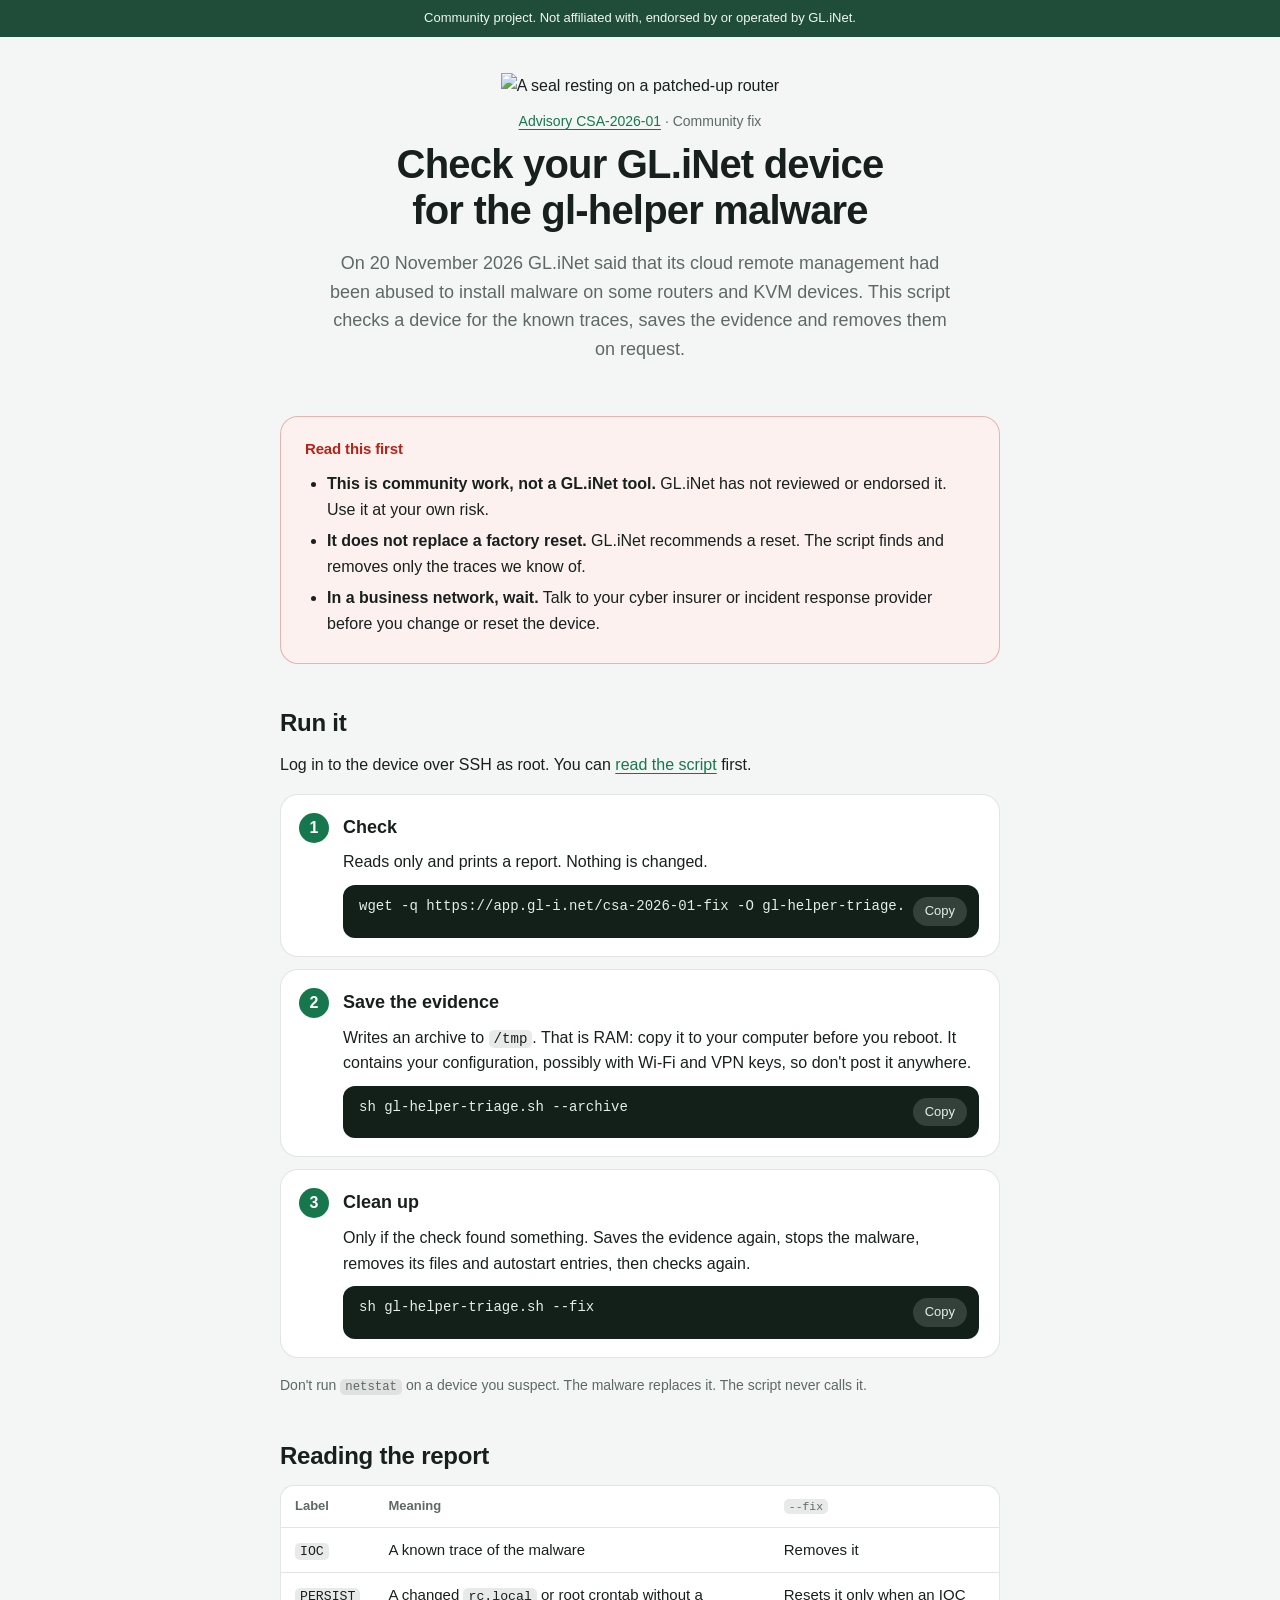
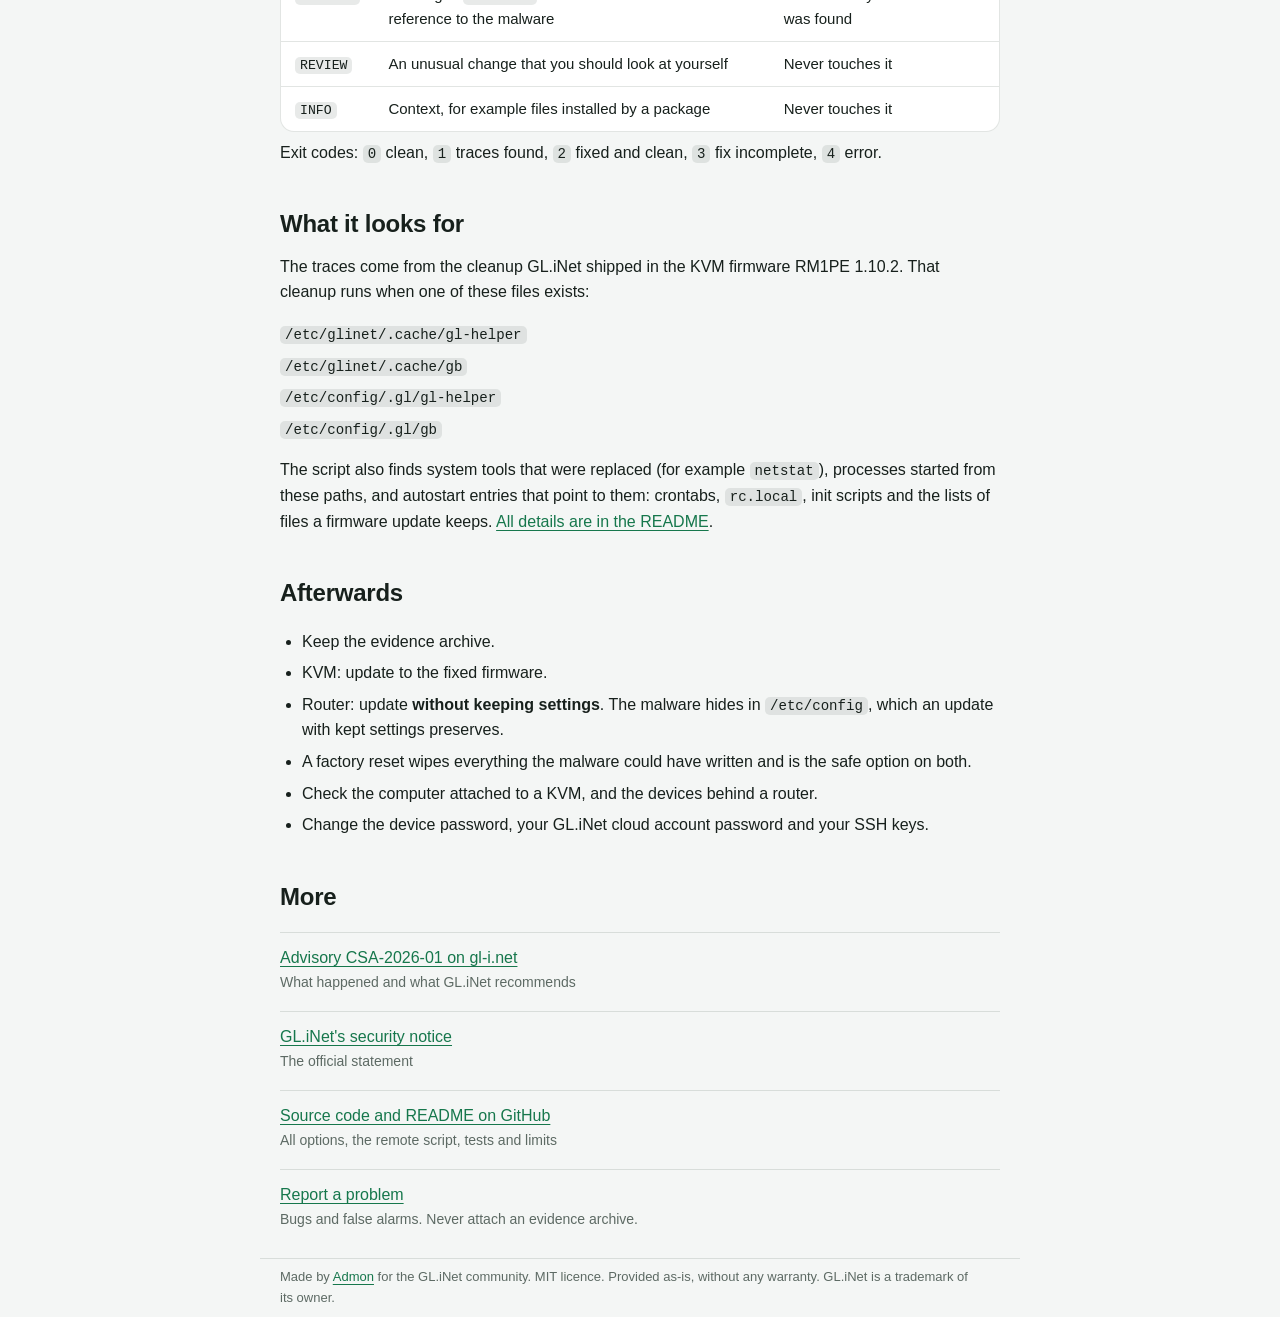
==== site/index.html @ 8e5c049c "Add a small website for the fix, deployed to GitHub Pages A static page in site/ with the warning, t" ====
<!doctype html>
<html lang="en">
<head>
<meta charset="utf-8">
<meta name="viewport" content="width=device-width, initial-scale=1">
<meta name="color-scheme" content="light dark">
<title>gl-helper triage for GL.iNet routers and KVMs (CSA-2026-01)</title>
<meta name="description" content="A community script that checks a GL.iNet router or KVM for the malware from GL.iNet's security notice of 20 November 2026, saves the evidence and cleans up. Not an official GL.iNet tool.">
<meta property="og:title" content="gl-helper triage for GL.iNet routers and KVMs">
<meta property="og:description" content="Check a device for the malware from GL.iNet's security notice of 20 November 2026, save the evidence, then clean up. Community work, not an official GL.iNet tool.">
<link rel="icon" href="logo.svg" type="image/svg+xml">
<link rel="stylesheet" href="style.css">
</head>
<body>
<p class="bar">Community project. Not affiliated with, endorsed by or operated by GL.iNet.</p>

<header class="wrap hero">
  <img src="logo.svg" width="240" height="200" alt="A seal resting on a patched-up router">
  <p class="eyebrow"><a href="https://gl-i.net/security/csa-2026-01/">Advisory CSA-2026-01</a> · Community fix</p>
  <h1>Check your GL.iNet device for the gl-helper malware</h1>
  <p class="sub">On 20 November 2026 GL.iNet said that its cloud remote management had been abused to install malware on some routers and KVM devices. This script checks a device for the known traces, saves the evidence and removes them on request.</p>
</header>

<main class="wrap">
  <section class="warn" aria-labelledby="h-warn">
    <h2 id="h-warn">Read this first</h2>
    <ul>
      <li><b>This is community work, not a GL.iNet tool.</b> GL.iNet has not reviewed or endorsed it. Use it at your own risk.</li>
      <li><b>It does not replace a factory reset.</b> GL.iNet recommends a reset. The script finds and removes only the traces we know of.</li>
      <li><b>In a business network, wait.</b> Talk to your cyber insurer or incident response provider before you change or reset the device.</li>
    </ul>
  </section>

  <section aria-labelledby="h-run">
    <h2 id="h-run">Run it</h2>
    <p>Log in to the device over SSH as root. You can <a href="https://github.com/admonstrator/glinet-csa-2026-01/blob/main/gl-helper-triage.sh">read the script</a> first.</p>
    <ol class="steps">
      <li>
        <h3>Check</h3>
        <p>Reads only and prints a report. Nothing is changed.</p>
        <div class="term"><pre><code>wget -q https://app.gl-i.net/csa-2026-01-fix -O gl-helper-triage.sh ; sh gl-helper-triage.sh</code></pre><button type="button" class="copy">Copy</button></div>
      </li>
      <li>
        <h3>Save the evidence</h3>
        <p>Writes an archive to <code>/tmp</code>. That is RAM: copy it to your computer before you reboot. It contains your configuration, possibly with Wi-Fi and VPN keys, so don't post it anywhere.</p>
        <div class="term"><pre><code>sh gl-helper-triage.sh --archive</code></pre><button type="button" class="copy">Copy</button></div>
      </li>
      <li>
        <h3>Clean up</h3>
        <p>Only if the check found something. Saves the evidence again, stops the malware, removes its files and autostart entries, then checks again.</p>
        <div class="term"><pre><code>sh gl-helper-triage.sh --fix</code></pre><button type="button" class="copy">Copy</button></div>
      </li>
    </ol>
    <p class="fine">Don't run <code>netstat</code> on a device you suspect. The malware replaces it. The script never calls it.</p>
  </section>

  <section aria-labelledby="h-report">
    <h2 id="h-report">Reading the report</h2>
    <div class="scroll" tabindex="0" role="region" aria-labelledby="h-report">
      <table>
        <thead><tr><th>Label</th><th>Meaning</th><th><code>--fix</code></th></tr></thead>
        <tbody>
          <tr><td><code>IOC</code></td><td>A known trace of the malware</td><td>Removes it</td></tr>
          <tr><td><code>PERSIST</code></td><td>A changed <code>rc.local</code> or root crontab without a reference to the malware</td><td>Resets it only when an IOC was found</td></tr>
          <tr><td><code>REVIEW</code></td><td>An unusual change that you should look at yourself</td><td>Never touches it</td></tr>
          <tr><td><code>INFO</code></td><td>Context, for example files installed by a package</td><td>Never touches it</td></tr>
        </tbody>
      </table>
    </div>
    <p>Exit codes: <code>0</code> clean, <code>1</code> traces found, <code>2</code> fixed and clean, <code>3</code> fix incomplete, <code>4</code> error.</p>
  </section>

  <section aria-labelledby="h-ioc">
    <h2 id="h-ioc">What it looks for</h2>
    <p>The traces come from the cleanup GL.iNet shipped in the KVM firmware RM1PE 1.10.2. That cleanup runs when one of these files exists:</p>
    <ul class="files">
      <li><code>/etc/glinet/.cache/gl-helper</code></li>
      <li><code>/etc/glinet/.cache/gb</code></li>
      <li><code>/etc/config/.gl/gl-helper</code></li>
      <li><code>/etc/config/.gl/gb</code></li>
    </ul>
    <p>The script also finds system tools that were replaced (for example <code>netstat</code>), processes started from these paths, and autostart entries that point to them: crontabs, <code>rc.local</code>, init scripts and the lists of files a firmware update keeps. <a href="https://github.com/admonstrator/glinet-csa-2026-01#-indicators">All details are in the README</a>.</p>
  </section>

  <section aria-labelledby="h-after">
    <h2 id="h-after">Afterwards</h2>
    <ul>
      <li>Keep the evidence archive.</li>
      <li>KVM: update to the fixed firmware.</li>
      <li>Router: update <b>without keeping settings</b>. The malware hides in <code>/etc/config</code>, which an update with kept settings preserves.</li>
      <li>A factory reset wipes everything the malware could have written and is the safe option on both.</li>
      <li>Check the computer attached to a KVM, and the devices behind a router.</li>
      <li>Change the device password, your GL.iNet cloud account password and your SSH keys.</li>
    </ul>
  </section>

  <section aria-labelledby="h-links">
    <h2 id="h-links">More</h2>
    <ul class="links">
      <li><a href="https://gl-i.net/security/csa-2026-01/">Advisory CSA-2026-01 on gl-i.net</a><span>What happened and what GL.iNet recommends</span></li>
      <li><a href="https://www.gl-inet.com/blogs/blog/glinet-security-notice-2026-11-20">GL.iNet's security notice</a><span>The official statement</span></li>
      <li><a href="https://github.com/admonstrator/glinet-csa-2026-01">Source code and README on GitHub</a><span>All options, the remote script, tests and limits</span></li>
      <li><a href="https://github.com/admonstrator/glinet-csa-2026-01/issues">Report a problem</a><span>Bugs and false alarms. Never attach an evidence archive.</span></li>
    </ul>
  </section>
</main>

<footer class="wrap">
  <p>Made by <a href="https://github.com/Admonstrator">Admon</a> for the GL.iNet community. MIT licence. Provided as-is, without any warranty. GL.iNet is a trademark of its owner.</p>
</footer>

<script>
for (const b of document.querySelectorAll('.copy')) {
  b.addEventListener('click', async () => {
    try {
      await navigator.clipboard.writeText(b.previousElementSibling.textContent);
      b.textContent = 'Copied';
    } catch { b.textContent = 'Select and copy'; }
    setTimeout(() => (b.textContent = 'Copy'), 2000);
  });
}
</script>
</body>
</html>
---- site/style.css ----
/* Colours follow gl-i.net. No web fonts, no third-party requests. */
:root {
  --bg: #f4f6f5;
  --surface: #ffffff;
  --text: #17201c;
  --text-2: #5d6a64;
  --accent: #16774c;
  --border: rgba(16, 40, 30, 0.12);
  --warn-bg: #fdf1ef;
  --warn-line: rgba(180, 35, 24, 0.3);
  --warn-text: #b42318;
  --code-bg: rgba(93, 106, 100, 0.14);

  @media (prefers-color-scheme: dark) {
    --bg: #0f1613;
    --surface: #18211d;
    --text: #e8efeb;
    --text-2: #9fb0a8;
    --accent: #6fdca5;
    --border: rgba(255, 255, 255, 0.12);
    --warn-bg: #2a1614;
    --warn-line: rgba(255, 138, 128, 0.35);
    --warn-text: #ff9c92;
    --code-bg: rgba(255, 255, 255, 0.1);
  }

  color-scheme: light dark;
  font-family: -apple-system, BlinkMacSystemFont, 'Segoe UI', Roboto, 'Helvetica Neue', Arial, sans-serif;
  line-height: 1.6;
  -webkit-text-size-adjust: 100%;
}

* { box-sizing: border-box; }
body { margin: 0; background: var(--bg); color: var(--text); }
.wrap { max-width: 760px; margin: 0 auto; padding: 0 20px; }
a { color: var(--accent); text-underline-offset: 3px; }
a:focus-visible, button:focus-visible, .scroll:focus-visible { outline: 2px solid var(--accent); outline-offset: 2px; }
h1, h2, h3, p { text-wrap: pretty; }

.bar { margin: 0; padding: 8px 20px; background: #1f4d3a; color: #f1f7f3; font-size: 13px; text-align: center; }

.hero { padding-top: 36px; padding-bottom: 12px; text-align: center; }
.hero img { max-width: 60%; height: auto; }
.eyebrow { margin: 12px 0 0; font-size: 14px; color: var(--text-2); }
h1 { margin: 8px 0 0; font-size: clamp(28px, 6vw, 40px); line-height: 1.15; letter-spacing: -0.02em; text-wrap: balance; }
.sub { margin: 16px auto 0; max-width: 620px; font-size: 18px; color: var(--text-2); }

section { margin-top: 40px; }
h2 { margin: 0 0 10px; font-size: 24px; letter-spacing: -0.01em; }
h3 { margin: 0; font-size: 18px; }
p { margin: 8px 0; }
ul { padding-left: 22px; }
li { margin: 6px 0; }
code { padding: 1px 5px; border-radius: 5px; background: var(--code-bg); font: 0.88em ui-monospace, SFMono-Regular, Menlo, Consolas, monospace; overflow-wrap: anywhere; }
.fine { font-size: 14px; color: var(--text-2); }

.warn { padding: 20px 24px; border: 1px solid var(--warn-line); border-radius: 18px; background: var(--warn-bg); }
.warn h2 { font-size: 15px; color: var(--warn-text); }
.warn ul { margin: 0; }

.steps { margin: 16px 0; padding: 0; list-style: none; counter-reset: step; }
.steps li { position: relative; margin: 12px 0; padding: 18px 20px 18px 62px; border: 1px solid var(--border); border-radius: 18px; background: var(--surface); counter-increment: step; }
.steps li::before { content: counter(step); position: absolute; left: 18px; top: 18px; width: 30px; height: 30px; border-radius: 50%; background: var(--accent); color: var(--surface); font-weight: 650; line-height: 30px; text-align: center; }

/* Terminal blocks stay dark in both themes. */
.term { display: flex; align-items: flex-start; gap: 8px; margin-top: 10px; padding: 12px 12px 12px 16px; border-radius: 12px; background: #13201a; color-scheme: dark; }
.term pre { flex: 1; min-width: 0; margin: 0; overflow-x: auto; }
.term code { padding: 0; background: none; color: #e4ede8; font-size: 14px; white-space: pre; }
.copy { flex: none; padding: 4px 12px; border: 0; border-radius: 980px; background: rgba(255, 255, 255, 0.14); color: #e4ede8; font: inherit; font-size: 13px; cursor: pointer; }
.copy:hover { background: rgba(255, 255, 255, 0.24); }

.scroll { overflow-x: auto; border: 1px solid var(--border); border-radius: 14px; background: var(--surface); }
table { width: 100%; border-collapse: collapse; font-size: 15px; }
th, td { padding: 10px 14px; text-align: left; vertical-align: top; }
th { font-size: 13px; color: var(--text-2); }
td:first-child code { white-space: nowrap; }
tbody tr { border-top: 1px solid var(--border); }

.files { padding: 0; list-style: none; }
.links { padding: 0; list-style: none; }
.links li { padding: 12px 0; border-top: 1px solid var(--border); }
.links span { display: block; font-size: 14px; color: var(--text-2); }

footer { margin-top: 48px; padding-top: 20px; padding-bottom: 40px; border-top: 1px solid var(--border); font-size: 13px; color: var(--text-2); }

@media (max-width: 520px) {
  .steps li { padding-left: 20px; padding-top: 58px; }
  .term { flex-direction: column; align-items: stretch; }
  .copy { align-self: flex-start; }
}
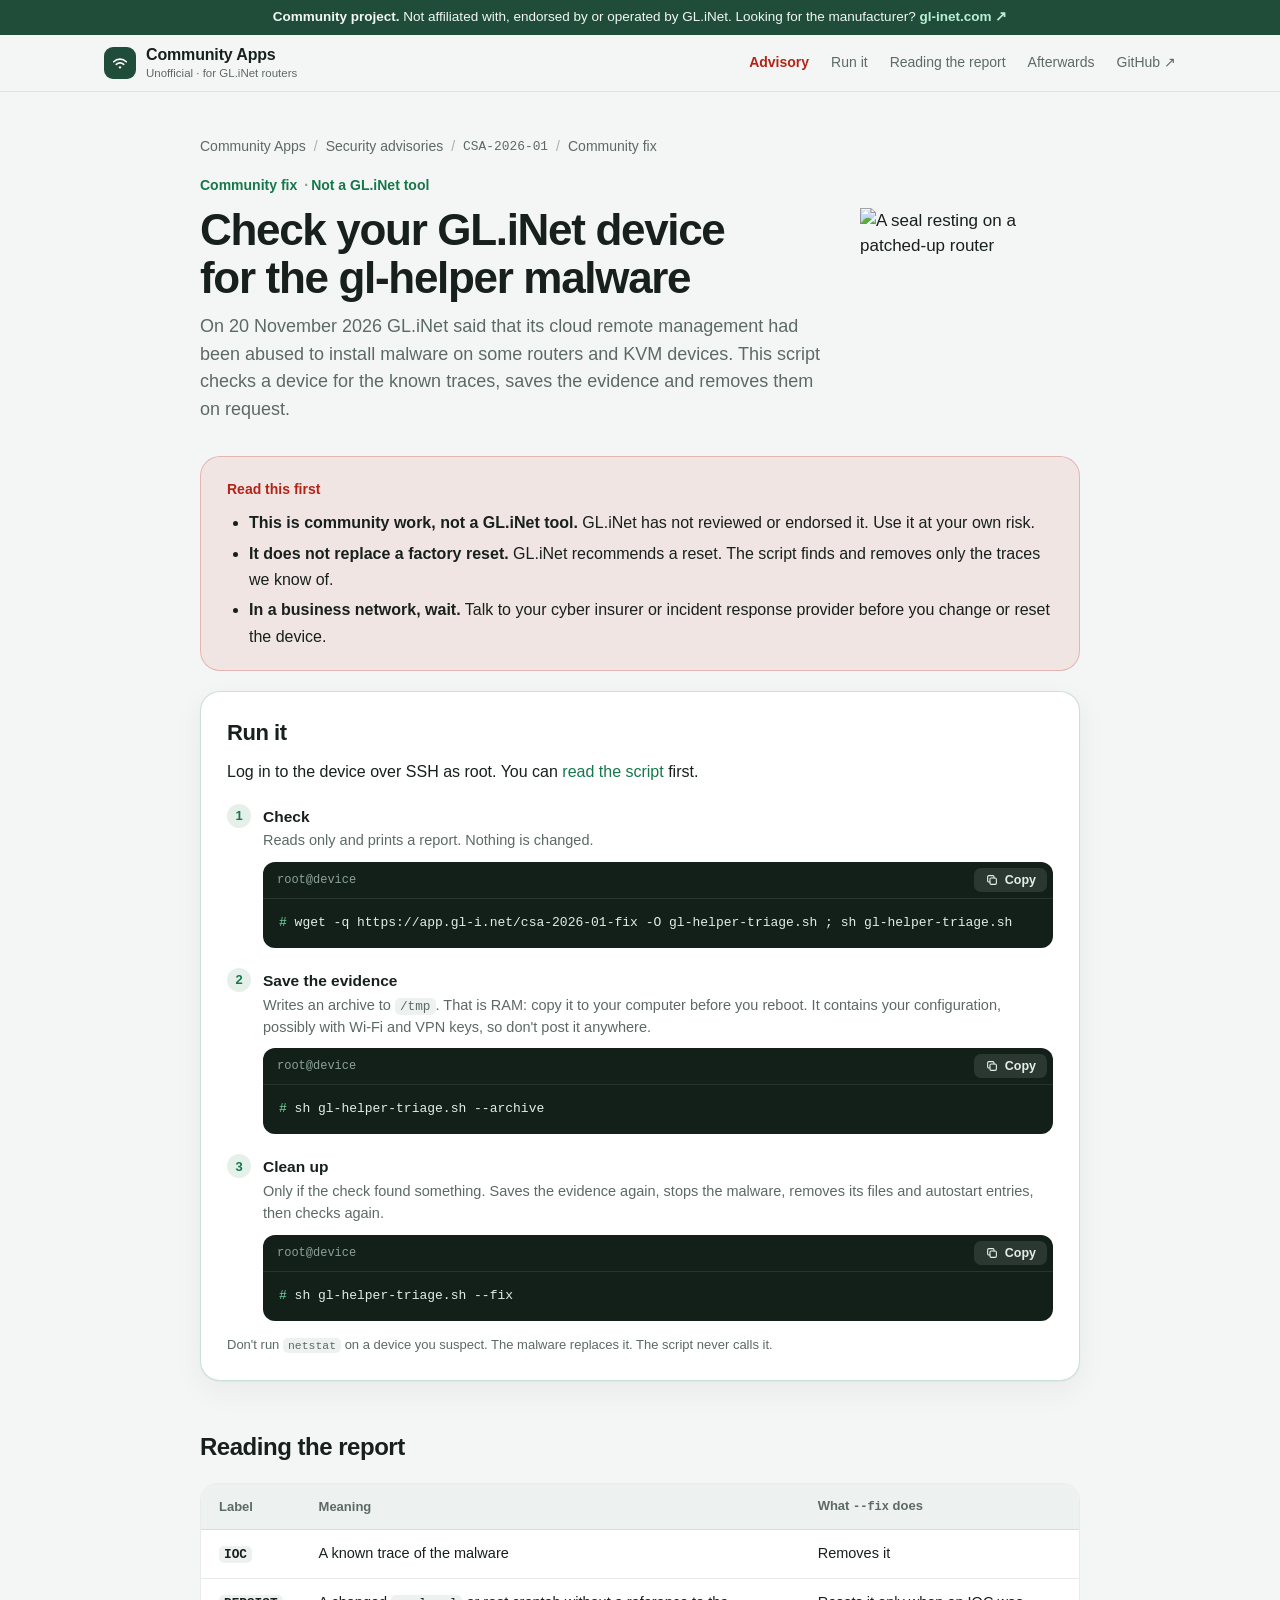
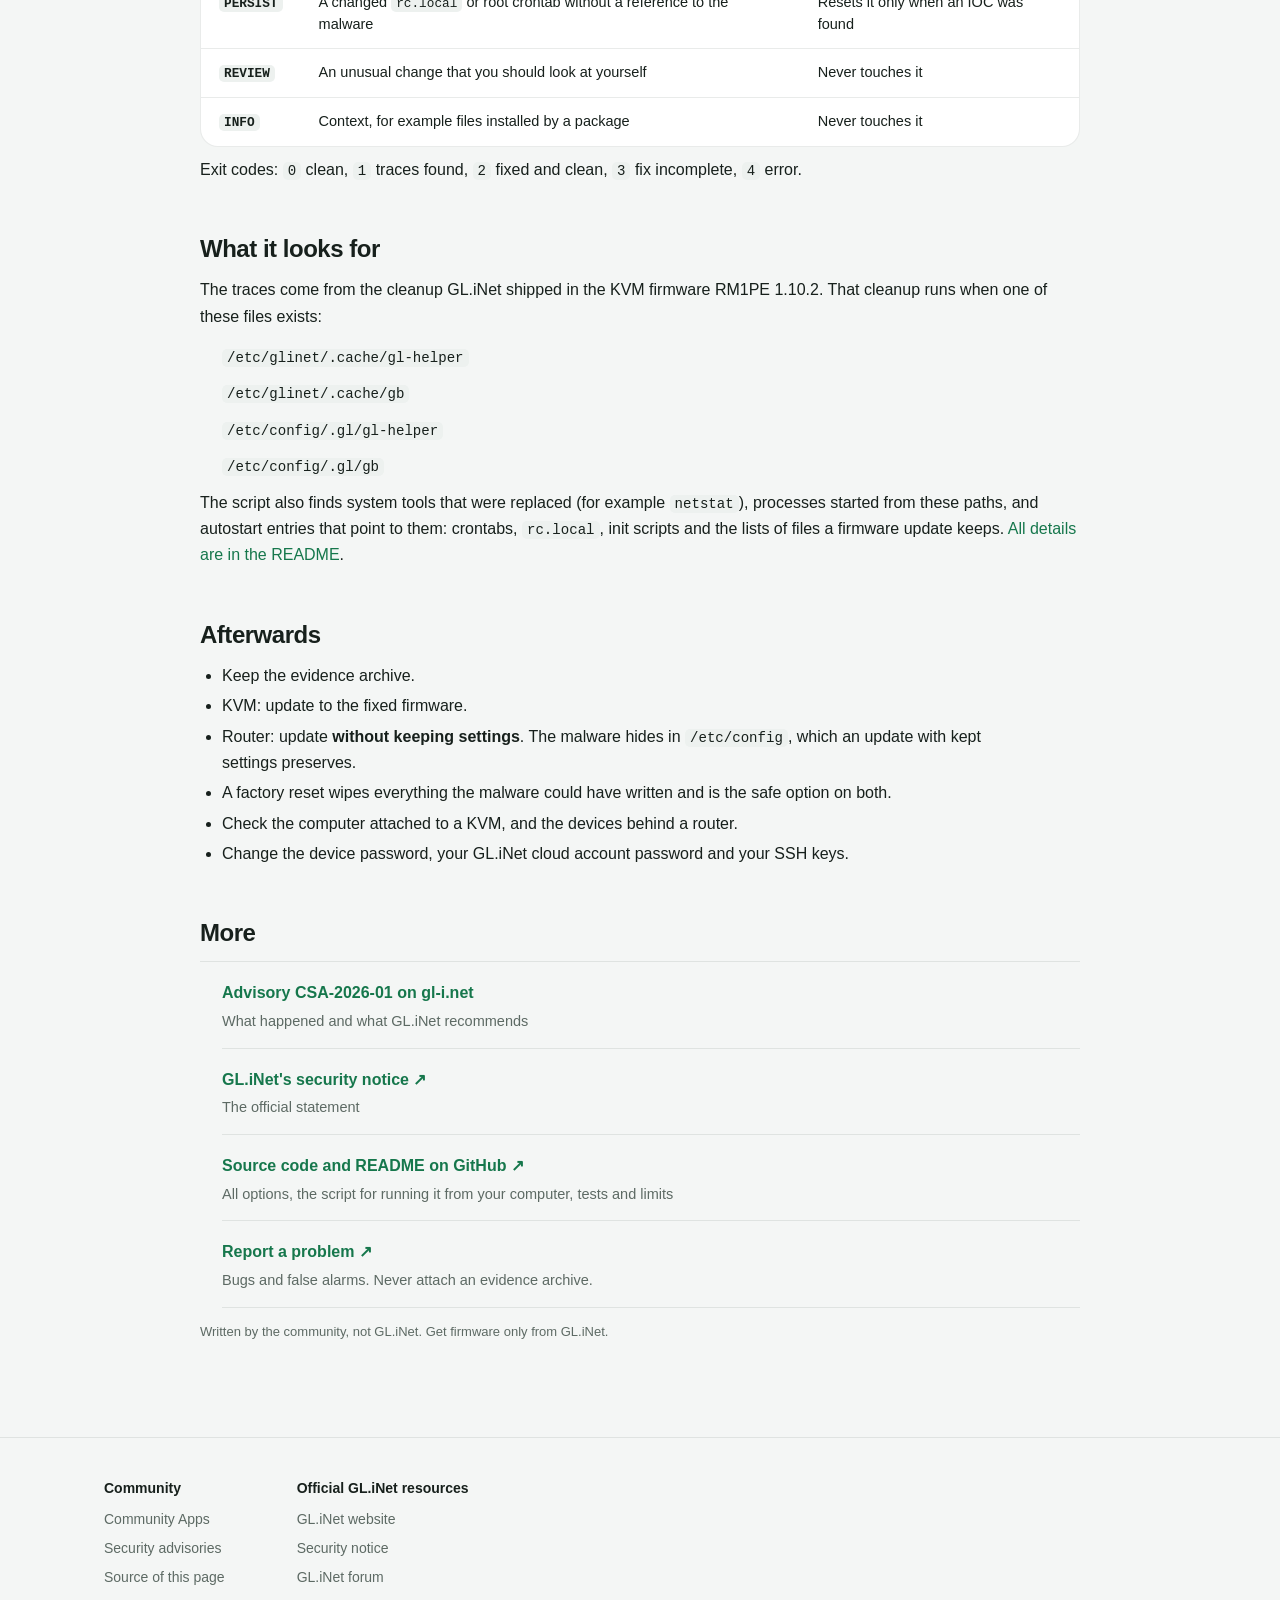
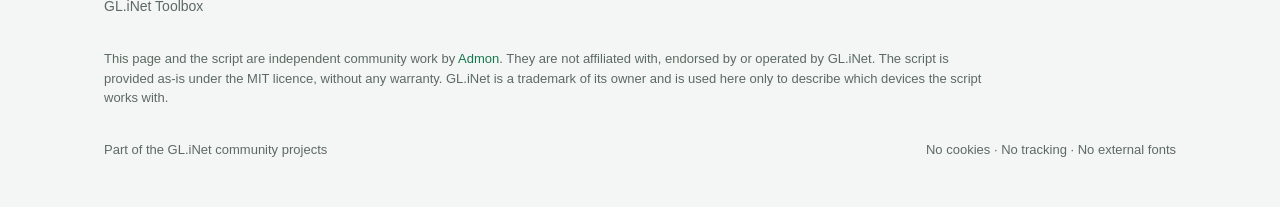
==== commit 7ac7cd0e: "Give the page the look of gl-i.net Same colours, navigation, advisory article layout, terminal block" ====
--- a/site/index.html
+++ b/site/index.html
@@ -12,111 +12,161 @@
 <link rel="stylesheet" href="style.css">
 </head>
 <body>
-<p class="bar">Community project. Not affiliated with, endorsed by or operated by GL.iNet.</p>
+<p class="disclaimer-bar">
+  <b>Community project.</b> Not affiliated with, endorsed by or operated by GL.iNet.
+  Looking for the manufacturer? <a href="https://www.gl-inet.com">gl-inet.com ↗</a>
+</p>
 
-<header class="wrap hero">
-  <img src="logo.svg" width="240" height="200" alt="A seal resting on a patched-up router">
-  <p class="eyebrow"><a href="https://gl-i.net/security/csa-2026-01/">Advisory CSA-2026-01</a> · Community fix</p>
-  <h1>Check your GL.iNet device for the gl-helper malware</h1>
-  <p class="sub">On 20 November 2026 GL.iNet said that its cloud remote management had been abused to install malware on some routers and KVM devices. This script checks a device for the known traces, saves the evidence and removes them on request.</p>
-</header>
+<nav class="nav" aria-label="Main">
+  <div class="container nav-inner">
+    <a class="brand" href="https://gl-i.net/">
+      <span class="logo"><svg viewBox="0 0 24 24" fill="none" stroke="#fff" stroke-width="2" stroke-linecap="round" aria-hidden="true"><path d="M4.5 10.5a10.6 10.6 0 0 1 15 0"/><path d="M7.6 13.6a6.2 6.2 0 0 1 8.8 0"/><circle cx="12" cy="17.2" r="1.4" fill="#fff" stroke="none"/></svg></span>
+      <span>Community Apps<small>Unofficial · for GL.iNet routers</small></span>
+    </a>
+    <div class="nav-links">
+      <a class="sec keep" href="https://gl-i.net/security/csa-2026-01/">Advisory</a>
+      <a href="#run">Run it</a>
+      <a href="#report">Reading the report</a>
+      <a href="#after">Afterwards</a>
+      <a class="keep" href="https://github.com/admonstrator/glinet-csa-2026-01">GitHub ↗</a>
+    </div>
+  </div>
+</nav>
 
-<main class="wrap">
-  <section class="warn" aria-labelledby="h-warn">
-    <h2 id="h-warn">Read this first</h2>
-    <ul>
-      <li><b>This is community work, not a GL.iNet tool.</b> GL.iNet has not reviewed or endorsed it. Use it at your own risk.</li>
-      <li><b>It does not replace a factory reset.</b> GL.iNet recommends a reset. The script finds and removes only the traces we know of.</li>
-      <li><b>In a business network, wait.</b> Talk to your cyber insurer or incident response provider before you change or reset the device.</li>
-    </ul>
-  </section>
+<main id="top">
+  <article class="container article">
+    <nav class="crumbs" aria-label="Breadcrumb">
+      <a href="https://gl-i.net/">Community Apps</a><span class="sep">/</span><a href="https://gl-i.net/security/">Security advisories</a><span class="sep">/</span><a class="mono" href="https://gl-i.net/security/csa-2026-01/">CSA-2026-01</a><span class="sep">/</span><span aria-current="page">Community fix</span>
+    </nav>
 
-  <section aria-labelledby="h-run">
-    <h2 id="h-run">Run it</h2>
-    <p>Log in to the device over SSH as root. You can <a href="https://github.com/admonstrator/glinet-csa-2026-01/blob/main/gl-helper-triage.sh">read the script</a> first.</p>
-    <ol class="steps">
-      <li>
-        <h3>Check</h3>
-        <p>Reads only and prints a report. Nothing is changed.</p>
-        <div class="term"><pre><code>wget -q https://app.gl-i.net/csa-2026-01-fix -O gl-helper-triage.sh ; sh gl-helper-triage.sh</code></pre><button type="button" class="copy">Copy</button></div>
-      </li>
-      <li>
-        <h3>Save the evidence</h3>
-        <p>Writes an archive to <code>/tmp</code>. That is RAM: copy it to your computer before you reboot. It contains your configuration, possibly with Wi-Fi and VPN keys, so don't post it anywhere.</p>
-        <div class="term"><pre><code>sh gl-helper-triage.sh --archive</code></pre><button type="button" class="copy">Copy</button></div>
-      </li>
-      <li>
-        <h3>Clean up</h3>
-        <p>Only if the check found something. Saves the evidence again, stops the malware, removes its files and autostart entries, then checks again.</p>
-        <div class="term"><pre><code>sh gl-helper-triage.sh --fix</code></pre><button type="button" class="copy">Copy</button></div>
-      </li>
-    </ol>
-    <p class="fine">Don't run <code>netstat</code> on a device you suspect. The malware replaces it. The script never calls it.</p>
-  </section>
+    <header class="head">
+      <div class="head-text">
+        <p class="eyebrow"><span>Community fix</span><span>Not a GL.iNet tool</span></p>
+        <h1>Check your GL.iNet device for the gl-helper malware</h1>
+        <p class="sub">On 20 November 2026 GL.iNet said that its cloud remote management had been abused to install malware on some routers and KVM devices. This script checks a device for the known traces, saves the evidence and removes them on request.</p>
+      </div>
+      <img src="logo.svg" width="240" height="200" alt="A seal resting on a patched-up router">
+    </header>
 
-  <section aria-labelledby="h-report">
-    <h2 id="h-report">Reading the report</h2>
-    <div class="scroll" tabindex="0" role="region" aria-labelledby="h-report">
-      <table>
-        <thead><tr><th>Label</th><th>Meaning</th><th><code>--fix</code></th></tr></thead>
-        <tbody>
-          <tr><td><code>IOC</code></td><td>A known trace of the malware</td><td>Removes it</td></tr>
-          <tr><td><code>PERSIST</code></td><td>A changed <code>rc.local</code> or root crontab without a reference to the malware</td><td>Resets it only when an IOC was found</td></tr>
-          <tr><td><code>REVIEW</code></td><td>An unusual change that you should look at yourself</td><td>Never touches it</td></tr>
-          <tr><td><code>INFO</code></td><td>Context, for example files installed by a package</td><td>Never touches it</td></tr>
-        </tbody>
-      </table>
-    </div>
-    <p>Exit codes: <code>0</code> clean, <code>1</code> traces found, <code>2</code> fixed and clean, <code>3</code> fix incomplete, <code>4</code> error.</p>
-  </section>
+    <section class="warn-box" aria-labelledby="h-warn">
+      <h2 id="h-warn">Read this first</h2>
+      <ul>
+        <li><b>This is community work, not a GL.iNet tool.</b> GL.iNet has not reviewed or endorsed it. Use it at your own risk.</li>
+        <li><b>It does not replace a factory reset.</b> GL.iNet recommends a reset. The script finds and removes only the traces we know of.</li>
+        <li><b>In a business network, wait.</b> Talk to your cyber insurer or incident response provider before you change or reset the device.</li>
+      </ul>
+    </section>
 
-  <section aria-labelledby="h-ioc">
-    <h2 id="h-ioc">What it looks for</h2>
-    <p>The traces come from the cleanup GL.iNet shipped in the KVM firmware RM1PE 1.10.2. That cleanup runs when one of these files exists:</p>
-    <ul class="files">
-      <li><code>/etc/glinet/.cache/gl-helper</code></li>
-      <li><code>/etc/glinet/.cache/gb</code></li>
-      <li><code>/etc/config/.gl/gl-helper</code></li>
-      <li><code>/etc/config/.gl/gb</code></li>
-    </ul>
-    <p>The script also finds system tools that were replaced (for example <code>netstat</code>), processes started from these paths, and autostart entries that point to them: crontabs, <code>rc.local</code>, init scripts and the lists of files a firmware update keeps. <a href="https://github.com/admonstrator/glinet-csa-2026-01#-indicators">All details are in the README</a>.</p>
-  </section>
+    <section id="run" class="do-box" aria-labelledby="h-run">
+      <h2 id="h-run">Run it</h2>
+      <p>Log in to the device over SSH as root. You can <a href="https://github.com/admonstrator/glinet-csa-2026-01/blob/main/gl-helper-triage.sh">read the script</a> first.</p>
+      <ol class="steps">
+        <li>
+          <b>Check</b>
+          <span>Reads only and prints a report. Nothing is changed.</span>
+          <div class="term"><div class="term-bar"><span>root@device</span><button class="term-copy" type="button" data-copy="wget -q https://app.gl-i.net/csa-2026-01-fix -O gl-helper-triage.sh ; sh gl-helper-triage.sh"><svg viewBox="0 0 24 24" fill="none" stroke="currentColor" stroke-width="1.9" stroke-linecap="round" stroke-linejoin="round" aria-hidden="true"><rect x="8.5" y="8.5" width="11" height="11" rx="2.2"/><path d="M15.5 8.5V6.7a2.2 2.2 0 0 0-2.2-2.2H6.7a2.2 2.2 0 0 0-2.2 2.2v6.6a2.2 2.2 0 0 0 2.2 2.2h1.8"/></svg><span>Copy</span></button></div><pre><code><span class="ps"># </span>wget -q https://app.gl-i.net/csa-2026-01-fix -O gl-helper-triage.sh ; sh gl-helper-triage.sh</code></pre></div>
+        </li>
+        <li>
+          <b>Save the evidence</b>
+          <span>Writes an archive to <code>/tmp</code>. That is RAM: copy it to your computer before you reboot. It contains your configuration, possibly with Wi-Fi and VPN keys, so don't post it anywhere.</span>
+          <div class="term"><div class="term-bar"><span>root@device</span><button class="term-copy" type="button" data-copy="sh gl-helper-triage.sh --archive"><svg viewBox="0 0 24 24" fill="none" stroke="currentColor" stroke-width="1.9" stroke-linecap="round" stroke-linejoin="round" aria-hidden="true"><rect x="8.5" y="8.5" width="11" height="11" rx="2.2"/><path d="M15.5 8.5V6.7a2.2 2.2 0 0 0-2.2-2.2H6.7a2.2 2.2 0 0 0-2.2 2.2v6.6a2.2 2.2 0 0 0 2.2 2.2h1.8"/></svg><span>Copy</span></button></div><pre><code><span class="ps"># </span>sh gl-helper-triage.sh --archive</code></pre></div>
+        </li>
+        <li>
+          <b>Clean up</b>
+          <span>Only if the check found something. Saves the evidence again, stops the malware, removes its files and autostart entries, then checks again.</span>
+          <div class="term"><div class="term-bar"><span>root@device</span><button class="term-copy" type="button" data-copy="sh gl-helper-triage.sh --fix"><svg viewBox="0 0 24 24" fill="none" stroke="currentColor" stroke-width="1.9" stroke-linecap="round" stroke-linejoin="round" aria-hidden="true"><rect x="8.5" y="8.5" width="11" height="11" rx="2.2"/><path d="M15.5 8.5V6.7a2.2 2.2 0 0 0-2.2-2.2H6.7a2.2 2.2 0 0 0-2.2 2.2v6.6a2.2 2.2 0 0 0 2.2 2.2h1.8"/></svg><span>Copy</span></button></div><pre><code><span class="ps"># </span>sh gl-helper-triage.sh --fix</code></pre></div>
+        </li>
+      </ol>
+      <p class="fine">Don't run <code>netstat</code> on a device you suspect. The malware replaces it. The script never calls it.</p>
+    </section>
 
-  <section aria-labelledby="h-after">
-    <h2 id="h-after">Afterwards</h2>
-    <ul>
-      <li>Keep the evidence archive.</li>
-      <li>KVM: update to the fixed firmware.</li>
-      <li>Router: update <b>without keeping settings</b>. The malware hides in <code>/etc/config</code>, which an update with kept settings preserves.</li>
-      <li>A factory reset wipes everything the malware could have written and is the safe option on both.</li>
-      <li>Check the computer attached to a KVM, and the devices behind a router.</li>
-      <li>Change the device password, your GL.iNet cloud account password and your SSH keys.</li>
-    </ul>
-  </section>
+    <section id="report" aria-labelledby="h-report">
+      <h2 id="h-report">Reading the report</h2>
+      <div class="table-wrap" tabindex="0" role="region" aria-labelledby="h-report">
+        <table>
+          <thead><tr><th>Label</th><th>Meaning</th><th>What <span class="mono">--fix</span> does</th></tr></thead>
+          <tbody>
+            <tr><td><code>IOC</code></td><td>A known trace of the malware</td><td>Removes it</td></tr>
+            <tr><td><code>PERSIST</code></td><td>A changed <code>rc.local</code> or root crontab without a reference to the malware</td><td>Resets it only when an IOC was found</td></tr>
+            <tr><td><code>REVIEW</code></td><td>An unusual change that you should look at yourself</td><td>Never touches it</td></tr>
+            <tr><td><code>INFO</code></td><td>Context, for example files installed by a package</td><td>Never touches it</td></tr>
+          </tbody>
+        </table>
+      </div>
+      <p>Exit codes: <code>0</code> clean, <code>1</code> traces found, <code>2</code> fixed and clean, <code>3</code> fix incomplete, <code>4</code> error.</p>
+    </section>
 
-  <section aria-labelledby="h-links">
-    <h2 id="h-links">More</h2>
-    <ul class="links">
-      <li><a href="https://gl-i.net/security/csa-2026-01/">Advisory CSA-2026-01 on gl-i.net</a><span>What happened and what GL.iNet recommends</span></li>
-      <li><a href="https://www.gl-inet.com/blogs/blog/glinet-security-notice-2026-11-20">GL.iNet's security notice</a><span>The official statement</span></li>
-      <li><a href="https://github.com/admonstrator/glinet-csa-2026-01">Source code and README on GitHub</a><span>All options, the remote script, tests and limits</span></li>
-      <li><a href="https://github.com/admonstrator/glinet-csa-2026-01/issues">Report a problem</a><span>Bugs and false alarms. Never attach an evidence archive.</span></li>
-    </ul>
-  </section>
+    <section id="ioc" aria-labelledby="h-ioc">
+      <h2 id="h-ioc">What it looks for</h2>
+      <p>The traces come from the cleanup GL.iNet shipped in the KVM firmware RM1PE 1.10.2. That cleanup runs when one of these files exists:</p>
+      <ul class="files">
+        <li><code>/etc/glinet/.cache/gl-helper</code></li>
+        <li><code>/etc/glinet/.cache/gb</code></li>
+        <li><code>/etc/config/.gl/gl-helper</code></li>
+        <li><code>/etc/config/.gl/gb</code></li>
+      </ul>
+      <p>The script also finds system tools that were replaced (for example <code>netstat</code>), processes started from these paths, and autostart entries that point to them: crontabs, <code>rc.local</code>, init scripts and the lists of files a firmware update keeps. <a href="https://github.com/admonstrator/glinet-csa-2026-01#-indicators">All details are in the README</a>.</p>
+    </section>
+
+    <section id="after" aria-labelledby="h-after">
+      <h2 id="h-after">Afterwards</h2>
+      <ul>
+        <li>Keep the evidence archive.</li>
+        <li>KVM: update to the fixed firmware.</li>
+        <li>Router: update <b>without keeping settings</b>. The malware hides in <code>/etc/config</code>, which an update with kept settings preserves.</li>
+        <li>A factory reset wipes everything the malware could have written and is the safe option on both.</li>
+        <li>Check the computer attached to a KVM, and the devices behind a router.</li>
+        <li>Change the device password, your GL.iNet cloud account password and your SSH keys.</li>
+      </ul>
+    </section>
+
+    <section id="more" aria-labelledby="h-more">
+      <h2 id="h-more">More</h2>
+      <ul class="sources">
+        <li><a href="https://gl-i.net/security/csa-2026-01/">Advisory CSA-2026-01 on gl-i.net</a><p>What happened and what GL.iNet recommends</p></li>
+        <li><a href="https://www.gl-inet.com/blogs/blog/glinet-security-notice-2026-11-20">GL.iNet's security notice&nbsp;↗</a><p>The official statement</p></li>
+        <li><a href="https://github.com/admonstrator/glinet-csa-2026-01">Source code and README on GitHub&nbsp;↗</a><p>All options, the script for running it from your computer, tests and limits</p></li>
+        <li><a href="https://github.com/admonstrator/glinet-csa-2026-01/issues">Report a problem&nbsp;↗</a><p>Bugs and false alarms. Never attach an evidence archive.</p></li>
+      </ul>
+      <p class="fine">Written by the community, not GL.iNet. Get firmware only from GL.iNet.</p>
+    </section>
+  </article>
 </main>
 
-<footer class="wrap">
-  <p>Made by <a href="https://github.com/Admonstrator">Admon</a> for the GL.iNet community. MIT licence. Provided as-is, without any warranty. GL.iNet is a trademark of its owner.</p>
+<footer class="footer">
+  <div class="container footer-inner">
+    <div class="cols">
+      <nav class="col" aria-label="Community">
+        <h4>Community</h4>
+        <a href="https://gl-i.net/">Community Apps</a>
+        <a href="https://gl-i.net/security/">Security advisories</a>
+        <a href="https://github.com/admonstrator/glinet-csa-2026-01">Source of this page</a>
+        <a href="https://github.com/Admonstrator/glinet-toolbox">GL.iNet Toolbox</a>
+      </nav>
+      <nav class="col" aria-label="Official GL.iNet resources">
+        <h4>Official GL.iNet resources</h4>
+        <a href="https://www.gl-inet.com">GL.iNet website</a>
+        <a href="https://www.gl-inet.com/blogs/blog/glinet-security-notice-2026-11-20">Security notice</a>
+        <a href="https://forum.gl-inet.com/">GL.iNet forum</a>
+      </nav>
+    </div>
+    <p class="disclaimer">This page and the script are independent community work by <a href="https://github.com/Admonstrator">Admon</a>. They are not affiliated with, endorsed by or operated by GL.iNet. The script is provided as-is under the MIT licence, without any warranty. GL.iNet is a trademark of its owner and is used here only to describe which devices the script works with.</p>
+    <div class="bottom">
+      <p>Part of the GL.iNet community projects</p>
+      <p>No cookies · No tracking · No external fonts</p>
+    </div>
+  </div>
 </footer>
 
 <script>
-for (const b of document.querySelectorAll('.copy')) {
+for (const b of document.querySelectorAll('.term-copy')) {
+  const label = b.querySelector('span');
   b.addEventListener('click', async () => {
     try {
-      await navigator.clipboard.writeText(b.previousElementSibling.textContent);
-      b.textContent = 'Copied';
-    } catch { b.textContent = 'Select and copy'; }
-    setTimeout(() => (b.textContent = 'Copy'), 2000);
+      await navigator.clipboard.writeText(b.dataset.copy);
+      label.textContent = 'Copied';
+    } catch { label.textContent = 'Select and copy'; }
+    setTimeout(() => (label.textContent = 'Copy'), 2000);
   });
 }
 </script>
--- a/site/style.css
+++ b/site/style.css
@@ -1,90 +1,171 @@
-/* Colours follow gl-i.net. No web fonts, no third-party requests. */
+/*
+ * Same look as gl-i.net (GLiNet-Community-Scripts/community-website): its
+ * colour tokens, navigation, advisory article, terminal and footer.
+ * No web fonts, no third-party requests.
+ */
 :root {
   --bg: #f4f6f5;
   --surface: #ffffff;
+  --surface-2: #edf1ef;
   --text: #17201c;
   --text-2: #5d6a64;
   --accent: #16774c;
-  --border: rgba(16, 40, 30, 0.12);
-  --warn-bg: #fdf1ef;
-  --warn-line: rgba(180, 35, 24, 0.3);
-  --warn-text: #b42318;
-  --code-bg: rgba(93, 106, 100, 0.14);
-
-  @media (prefers-color-scheme: dark) {
-    --bg: #0f1613;
-    --surface: #18211d;
-    --text: #e8efeb;
-    --text-2: #9fb0a8;
-    --accent: #6fdca5;
-    --border: rgba(255, 255, 255, 0.12);
-    --warn-bg: #2a1614;
-    --warn-line: rgba(255, 138, 128, 0.35);
-    --warn-text: #ff9c92;
-    --code-bg: rgba(255, 255, 255, 0.1);
+  --accent-soft: rgba(22, 119, 76, 0.11);
+  --brand: #1f4d3a;
+  --border: rgba(16, 40, 30, 0.09);
+  --nav-bg: rgba(244, 246, 245, 0.78);
+  --card-shadow: 0 1px 2px rgba(10, 30, 20, 0.04), 0 10px 30px rgba(10, 30, 20, 0.05);
+  --danger: #b42318;
+  --danger-bg: rgba(217, 45, 32, 0.08);
+  --danger-line: rgba(180, 35, 24, 0.24);
+  --ok-line: rgba(22, 119, 76, 0.22);
+  --bar-bg: #1f4d3a;
+  --bar-fg: #f1f7f3;
+  --bar-link: #b9f0d3;
+  --term-bg: #13201a;
+  --term-fg: #e4ede8;
+  --term-dim: #8ba197;
+  --term-prompt: #6fdca5;
+  --term-line: rgba(255, 255, 255, 0.09);
+  --term-btn: rgba(255, 255, 255, 0.1);
+  --font-sans: -apple-system, BlinkMacSystemFont, 'SF Pro Text', 'Segoe UI', Roboto, 'Helvetica Neue', Arial, sans-serif;
+  --font-mono: ui-monospace, 'SF Mono', SFMono-Regular, Menlo, Consolas, 'Liberation Mono', monospace;
+  color-scheme: light;
+}
+@media (prefers-color-scheme: dark) {
+  :root {
+    --bg: #0a0c0b;
+    --surface: #161a18;
+    --surface-2: #212623;
+    --text: #f1f4f2;
+    --text-2: #9ba6a1;
+    --accent: #4cc38a;
+    --accent-soft: rgba(76, 195, 138, 0.14);
+    --brand: #2c6b51;
+    --border: rgba(255, 255, 255, 0.11);
+    --nav-bg: rgba(10, 12, 11, 0.74);
+    --card-shadow: none;
+    --danger: #ff8a7d;
+    --danger-bg: rgba(255, 99, 85, 0.12);
+    --danger-line: rgba(255, 120, 105, 0.3);
+    --ok-line: rgba(76, 195, 138, 0.28);
+    --bar-bg: #173d2d;
+    --term-bg: #0c120f;
+    --term-line: rgba(255, 255, 255, 0.1);
+    color-scheme: dark;
   }
-
-  color-scheme: light dark;
-  font-family: -apple-system, BlinkMacSystemFont, 'Segoe UI', Roboto, 'Helvetica Neue', Arial, sans-serif;
-  line-height: 1.6;
-  -webkit-text-size-adjust: 100%;
 }
 
-* { box-sizing: border-box; }
-body { margin: 0; background: var(--bg); color: var(--text); }
-.wrap { max-width: 760px; margin: 0 auto; padding: 0 20px; }
-a { color: var(--accent); text-underline-offset: 3px; }
-a:focus-visible, button:focus-visible, .scroll:focus-visible { outline: 2px solid var(--accent); outline-offset: 2px; }
-h1, h2, h3, p { text-wrap: pretty; }
+*, *::before, *::after { box-sizing: border-box; }
+html { scroll-behavior: smooth; scroll-padding-top: 80px; -webkit-text-size-adjust: 100%; }
+body { margin: 0; background: var(--bg); color: var(--text); font-family: var(--font-sans); font-size: 17px; line-height: 1.5; -webkit-font-smoothing: antialiased; }
+.container { max-width: 1120px; margin: 0 auto; padding-inline: 24px; }
+a { color: var(--accent); text-decoration: none; }
+a:hover { text-decoration: underline; }
+h1, h2, h3, h4 { margin: 0; font-weight: 700; letter-spacing: -0.02em; text-wrap: balance; }
+p { margin: 0; text-wrap: pretty; }
+code { font-family: var(--font-mono); }
+p code, li code, td code { font-size: 0.88em; padding: 1px 5px; border-radius: 5px; background: var(--surface-2); overflow-wrap: anywhere; }
+button { font: inherit; color: inherit; }
+:focus-visible { outline: 2px solid var(--accent); outline-offset: 3px; border-radius: 4px; }
+::selection { background: color-mix(in srgb, var(--accent) 25%, transparent); }
 
-.bar { margin: 0; padding: 8px 20px; background: #1f4d3a; color: #f1f7f3; font-size: 13px; text-align: center; }
+/* disclaimer bar and navigation */
+.disclaimer-bar { background: var(--bar-bg); color: var(--bar-fg); font-size: 13.5px; line-height: 1.4; text-align: center; padding: 8px 16px; }
+.disclaimer-bar b { font-weight: 650; }
+.disclaimer-bar a { color: var(--bar-link); font-weight: 600; white-space: nowrap; }
+.nav { position: sticky; top: 0; z-index: 20; background: var(--nav-bg); backdrop-filter: saturate(180%) blur(18px); -webkit-backdrop-filter: saturate(180%) blur(18px); border-bottom: 1px solid var(--border); }
+.nav-inner { display: flex; align-items: center; gap: 20px; height: 56px; }
+.brand { display: flex; align-items: center; gap: 10px; color: var(--text); font-weight: 650; font-size: 16px; letter-spacing: -0.01em; }
+.brand:hover { text-decoration: none; }
+.brand small { display: block; font-size: 11.5px; font-weight: 500; color: var(--text-2); letter-spacing: 0; margin-top: -2px; }
+.logo { width: 32px; height: 32px; border-radius: 9px; background: var(--brand); display: grid; place-items: center; flex: none; }
+.logo svg { width: 20px; height: 20px; }
+.nav-links { margin-left: auto; display: flex; gap: 22px; font-size: 14px; font-weight: 500; }
+.nav-links a { color: var(--text-2); white-space: nowrap; }
+.nav-links a:hover { color: var(--accent); text-decoration: none; }
+.nav-links .sec { color: var(--danger); font-weight: 650; }
 
-.hero { padding-top: 36px; padding-bottom: 12px; text-align: center; }
-.hero img { max-width: 60%; height: auto; }
-.eyebrow { margin: 12px 0 0; font-size: 14px; color: var(--text-2); }
-h1 { margin: 8px 0 0; font-size: clamp(28px, 6vw, 40px); line-height: 1.15; letter-spacing: -0.02em; text-wrap: balance; }
-.sub { margin: 16px auto 0; max-width: 620px; font-size: 18px; color: var(--text-2); }
+/* article */
+.article { max-width: 928px; padding-top: 44px; }
+.crumbs { display: flex; flex-wrap: wrap; align-items: center; gap: 6px 8px; font-size: 14px; color: var(--text-2); }
+.crumbs a { color: var(--text-2); }
+.crumbs a:hover { color: var(--accent); }
+.crumbs .sep { opacity: .5; }
+.mono { font-family: var(--font-mono); font-size: 0.92em; }
+.head { margin-top: 18px; display: grid; grid-template-columns: minmax(0, 1fr) 220px; gap: 12px 32px; align-items: center; }
+.head-text { display: flex; flex-direction: column; gap: 10px; }
+.head img { width: 100%; height: auto; }
+.eyebrow { font-size: 14px; font-weight: 600; color: var(--accent); }
+.eyebrow span:not(:last-child)::after { content: '·'; margin-inline: 7px 3px; opacity: .6; }
+.head h1 { font-size: clamp(30px, 4.4vw, 44px); line-height: 1.1; letter-spacing: -0.03em; }
+.head .sub { font-size: 18px; line-height: 1.55; color: var(--text-2); }
 
-section { margin-top: 40px; }
-h2 { margin: 0 0 10px; font-size: 24px; letter-spacing: -0.01em; }
-h3 { margin: 0; font-size: 18px; }
-p { margin: 8px 0; }
-ul { padding-left: 22px; }
-li { margin: 6px 0; }
-code { padding: 1px 5px; border-radius: 5px; background: var(--code-bg); font: 0.88em ui-monospace, SFMono-Regular, Menlo, Consolas, monospace; overflow-wrap: anywhere; }
-.fine { font-size: 14px; color: var(--text-2); }
+.article > section { margin-top: 48px; scroll-margin-top: 90px; }
+.article h2 { font-size: 24px; }
+.article section > p { margin-top: 10px; font-size: 16px; line-height: 1.65; }
+.article section > ul { margin: 10px 0 0; padding-left: 22px; font-size: 16px; line-height: 1.65; }
+.article section > ul li { margin-top: 4px; text-wrap: pretty; }
+.fine { font-size: 13px; color: var(--text-2); }
+.article section > p.fine { margin-top: 14px; font-size: 13px; line-height: 1.5; }
 
-.warn { padding: 20px 24px; border: 1px solid var(--warn-line); border-radius: 18px; background: var(--warn-bg); }
-.warn h2 { font-size: 15px; color: var(--warn-text); }
-.warn ul { margin: 0; }
+/* "Read this first": the advisory's box in its critical colour */
+.article > section.warn-box { margin-top: 32px; padding: 22px 26px 20px; border-radius: 20px; background: var(--danger-bg); border: 1px solid var(--danger-line); }
+.warn-box h2 { font-size: 14px; font-weight: 650; letter-spacing: 0; color: var(--danger); }
+.warn-box b { font-weight: 650; }
 
-.steps { margin: 16px 0; padding: 0; list-style: none; counter-reset: step; }
-.steps li { position: relative; margin: 12px 0; padding: 18px 20px 18px 62px; border: 1px solid var(--border); border-radius: 18px; background: var(--surface); counter-increment: step; }
-.steps li::before { content: counter(step); position: absolute; left: 18px; top: 18px; width: 30px; height: 30px; border-radius: 50%; background: var(--accent); color: var(--surface); font-weight: 650; line-height: 30px; text-align: center; }
+/* "Run it": the advisory's "Do this now" box */
+.article > section.do-box { margin-top: 20px; padding: 24px 26px 26px; border-radius: 20px; background: var(--surface); border: 1px solid var(--ok-line); box-shadow: var(--card-shadow); }
+.do-box h2 { font-size: 22px; }
+.steps { margin: 18px 0 0; padding: 0; list-style: none; display: flex; flex-direction: column; gap: 20px; counter-reset: step; }
+.steps li { display: grid; grid-template-columns: 24px minmax(0, 1fr); column-gap: 12px; }
+.steps li::before { counter-increment: step; content: counter(step); grid-row: 1 / span 3; width: 24px; height: 24px; border-radius: 50%; background: var(--accent-soft); color: var(--accent); font-weight: 700; font-size: 13px; display: grid; place-items: center; }
+.steps > li > b { font-size: 15.5px; font-weight: 650; line-height: 1.4; padding-top: 2px; }
+.steps > li > span { margin-top: 3px; font-size: 14.5px; line-height: 1.5; color: var(--text-2); text-wrap: pretty; }
+.steps .term { margin-top: 10px; }
 
-/* Terminal blocks stay dark in both themes. */
-.term { display: flex; align-items: flex-start; gap: 8px; margin-top: 10px; padding: 12px 12px 12px 16px; border-radius: 12px; background: #13201a; color-scheme: dark; }
-.term pre { flex: 1; min-width: 0; margin: 0; overflow-x: auto; }
-.term code { padding: 0; background: none; color: #e4ede8; font-size: 14px; white-space: pre; }
-.copy { flex: none; padding: 4px 12px; border: 0; border-radius: 980px; background: rgba(255, 255, 255, 0.14); color: #e4ede8; font: inherit; font-size: 13px; cursor: pointer; }
-.copy:hover { background: rgba(255, 255, 255, 0.24); }
+/* terminal */
+.term { min-width: 0; border-radius: 12px; background: var(--term-bg); color: var(--term-fg); overflow: hidden; }
+.term-bar { display: flex; align-items: center; justify-content: space-between; gap: 12px; padding: 6px 6px 6px 14px; border-bottom: 1px solid var(--term-line); font: 12px var(--font-mono); color: var(--term-dim); }
+.term-copy { border: 0; cursor: pointer; display: inline-flex; align-items: center; gap: 6px; font: 600 12.5px var(--font-sans); color: var(--term-fg); background: var(--term-btn); padding: 5px 11px; border-radius: 7px; }
+.term-copy:hover { color: var(--term-prompt); }
+.term-copy svg { width: 14px; height: 14px; }
+.term pre { margin: 0; padding: 13px 16px 14px; overflow-x: auto; font: 13px/1.7 var(--font-mono); white-space: pre; scrollbar-width: thin; scrollbar-color: var(--term-dim) transparent; }
+.term code { padding: 0; background: none; font-size: inherit; overflow-wrap: normal; }
+.term .ps { color: var(--term-prompt); user-select: none; }
 
-.scroll { overflow-x: auto; border: 1px solid var(--border); border-radius: 14px; background: var(--surface); }
-table { width: 100%; border-collapse: collapse; font-size: 15px; }
-th, td { padding: 10px 14px; text-align: left; vertical-align: top; }
-th { font-size: 13px; color: var(--text-2); }
-td:first-child code { white-space: nowrap; }
-tbody tr { border-top: 1px solid var(--border); }
+/* table */
+.table-wrap { margin-top: 18px; background: var(--surface); border: 1px solid var(--border); border-radius: 18px; overflow-x: auto; }
+table { width: 100%; border-collapse: collapse; font-size: 14.5px; }
+th { text-align: left; font-size: 13px; color: var(--text-2); font-weight: 600; padding: 12px 18px; background: var(--surface-2); }
+td { padding: 13px 18px; border-top: 1px solid var(--border); vertical-align: top; }
+td:first-child code { white-space: nowrap; font-weight: 650; }
 
-.files { padding: 0; list-style: none; }
-.links { padding: 0; list-style: none; }
-.links li { padding: 12px 0; border-top: 1px solid var(--border); }
-.links span { display: block; font-size: 14px; color: var(--text-2); }
+.files { margin: 12px 0 0; padding: 0; list-style: none; display: flex; flex-direction: column; gap: 6px; font-size: 15px; }
 
-footer { margin-top: 48px; padding-top: 20px; padding-bottom: 40px; border-top: 1px solid var(--border); font-size: 13px; color: var(--text-2); }
+/* link list, like the advisory's sources */
+.sources { margin: 14px 0 0; padding: 0; list-style: none; border-top: 1px solid var(--border); }
+.sources li { display: flex; flex-direction: column; gap: 3px; padding-block: 14px; border-bottom: 1px solid var(--border); }
+.sources li > a { font-size: 16px; font-weight: 600; }
+.sources li > p { font-size: 14.5px; color: var(--text-2); }
 
-@media (max-width: 520px) {
-  .steps li { padding-left: 20px; padding-top: 58px; }
-  .term { flex-direction: column; align-items: stretch; }
-  .copy { align-self: flex-start; }
+/* footer */
+.footer { margin-top: 96px; border-top: 1px solid var(--border); }
+.footer-inner { padding-block: 40px 48px; display: flex; flex-direction: column; gap: 32px; }
+.cols { display: flex; flex-wrap: wrap; gap: 32px 72px; }
+.col { display: flex; flex-direction: column; gap: 8px; font-size: 14px; }
+.col h4 { font-size: 14px; font-weight: 650; letter-spacing: 0; margin-bottom: 2px; }
+.col a { color: var(--text-2); }
+.col a:hover { color: var(--accent); }
+.footer .disclaimer { font-size: 13px; color: var(--text-2); max-width: 880px; }
+.bottom { display: flex; flex-wrap: wrap; justify-content: space-between; gap: 6px 24px; font-size: 13px; color: var(--text-2); }
+
+@media (max-width: 720px) {
+  .nav-links a:not(.keep) { display: none; }
+  .article { padding-top: 28px; }
+  .head { grid-template-columns: 1fr; }
+  .head img { grid-row: 1; width: 170px; }
+  .head h1 { font-size: 30px; }
+  .head .sub { font-size: 17px; }
+  .article > section.do-box, .article > section.warn-box { padding: 20px 18px; }
 }
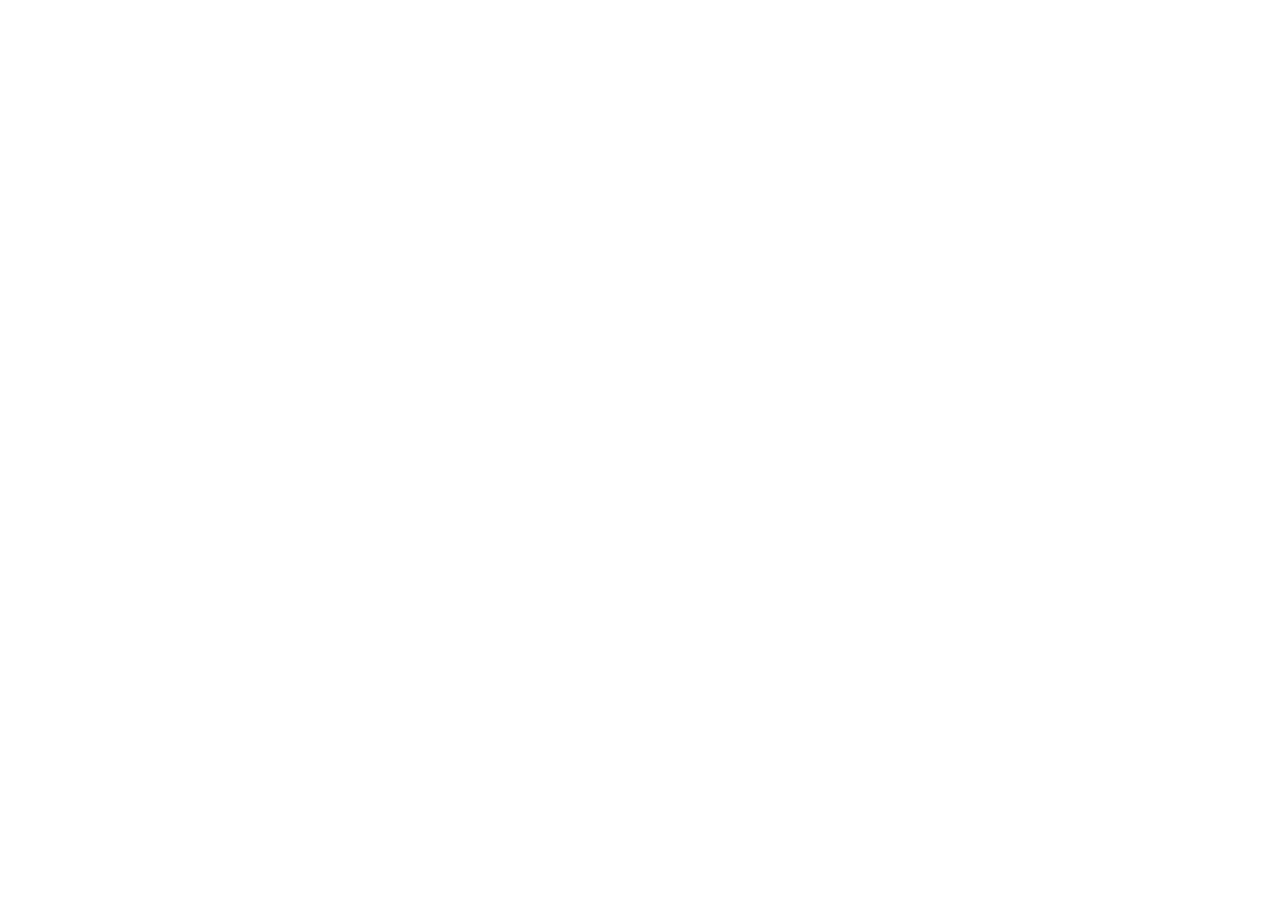
==== commit 8a70f6c4: "Move the guide to gl-i.net and leave a redirect here The page now lives in the community website at " ====
--- a/site/index.html
+++ b/site/index.html
@@ -3,172 +3,11 @@
 <head>
 <meta charset="utf-8">
 <meta name="viewport" content="width=device-width, initial-scale=1">
-<meta name="color-scheme" content="light dark">
 <title>gl-helper triage for GL.iNet routers and KVMs (CSA-2026-01)</title>
-<meta name="description" content="A community script that checks a GL.iNet router or KVM for the malware from GL.iNet's security notice of 20 November 2026, saves the evidence and cleans up. Not an official GL.iNet tool.">
-<meta property="og:title" content="gl-helper triage for GL.iNet routers and KVMs">
-<meta property="og:description" content="Check a device for the malware from GL.iNet's security notice of 20 November 2026, save the evidence, then clean up. Community work, not an official GL.iNet tool.">
-<link rel="icon" href="logo.svg" type="image/svg+xml">
-<link rel="stylesheet" href="style.css">
+<link rel="canonical" href="https://gl-i.net/security/csa-2026-01/fix/">
+<meta http-equiv="refresh" content="0; url=https://gl-i.net/security/csa-2026-01/fix/">
 </head>
 <body>
-<p class="disclaimer-bar">
-  <b>Community project.</b> Not affiliated with, endorsed by or operated by GL.iNet.
-  Looking for the manufacturer? <a href="https://www.gl-inet.com">gl-inet.com ↗</a>
-</p>
-
-<nav class="nav" aria-label="Main">
-  <div class="container nav-inner">
-    <a class="brand" href="https://gl-i.net/">
-      <span class="logo"><svg viewBox="0 0 24 24" fill="none" stroke="#fff" stroke-width="2" stroke-linecap="round" aria-hidden="true"><path d="M4.5 10.5a10.6 10.6 0 0 1 15 0"/><path d="M7.6 13.6a6.2 6.2 0 0 1 8.8 0"/><circle cx="12" cy="17.2" r="1.4" fill="#fff" stroke="none"/></svg></span>
-      <span>Community Apps<small>Unofficial · for GL.iNet routers</small></span>
-    </a>
-    <div class="nav-links">
-      <a class="sec keep" href="https://gl-i.net/security/csa-2026-01/">Advisory</a>
-      <a href="#run">Run it</a>
-      <a href="#report">Reading the report</a>
-      <a href="#after">Afterwards</a>
-      <a class="keep" href="https://github.com/admonstrator/glinet-csa-2026-01">GitHub ↗</a>
-    </div>
-  </div>
-</nav>
-
-<main id="top">
-  <article class="container article">
-    <nav class="crumbs" aria-label="Breadcrumb">
-      <a href="https://gl-i.net/">Community Apps</a><span class="sep">/</span><a href="https://gl-i.net/security/">Security advisories</a><span class="sep">/</span><a class="mono" href="https://gl-i.net/security/csa-2026-01/">CSA-2026-01</a><span class="sep">/</span><span aria-current="page">Community fix</span>
-    </nav>
-
-    <header class="head">
-      <div class="head-text">
-        <p class="eyebrow"><span>Community fix</span><span>Not a GL.iNet tool</span></p>
-        <h1>Check your GL.iNet device for the gl-helper malware</h1>
-        <p class="sub">On 20 November 2026 GL.iNet said that its cloud remote management had been abused to install malware on some routers and KVM devices. This script checks a device for the known traces, saves the evidence and removes them on request.</p>
-      </div>
-      <img src="logo.svg" width="240" height="200" alt="A seal resting on a patched-up router">
-    </header>
-
-    <section class="warn-box" aria-labelledby="h-warn">
-      <h2 id="h-warn">Read this first</h2>
-      <ul>
-        <li><b>This is community work, not a GL.iNet tool.</b> GL.iNet has not reviewed or endorsed it. Use it at your own risk.</li>
-        <li><b>It does not replace a factory reset.</b> GL.iNet recommends a reset. The script finds and removes only the traces we know of.</li>
-        <li><b>In a business network, wait.</b> Talk to your cyber insurer or incident response provider before you change or reset the device.</li>
-      </ul>
-    </section>
-
-    <section id="run" class="do-box" aria-labelledby="h-run">
-      <h2 id="h-run">Run it</h2>
-      <p>Log in to the device over SSH as root. You can <a href="https://github.com/admonstrator/glinet-csa-2026-01/blob/main/gl-helper-triage.sh">read the script</a> first.</p>
-      <ol class="steps">
-        <li>
-          <b>Check</b>
-          <span>Reads only and prints a report. Nothing is changed.</span>
-          <div class="term"><div class="term-bar"><span>root@device</span><button class="term-copy" type="button" data-copy="wget -q https://app.gl-i.net/csa-2026-01-fix -O gl-helper-triage.sh ; sh gl-helper-triage.sh"><svg viewBox="0 0 24 24" fill="none" stroke="currentColor" stroke-width="1.9" stroke-linecap="round" stroke-linejoin="round" aria-hidden="true"><rect x="8.5" y="8.5" width="11" height="11" rx="2.2"/><path d="M15.5 8.5V6.7a2.2 2.2 0 0 0-2.2-2.2H6.7a2.2 2.2 0 0 0-2.2 2.2v6.6a2.2 2.2 0 0 0 2.2 2.2h1.8"/></svg><span>Copy</span></button></div><pre><code><span class="ps"># </span>wget -q https://app.gl-i.net/csa-2026-01-fix -O gl-helper-triage.sh ; sh gl-helper-triage.sh</code></pre></div>
-        </li>
-        <li>
-          <b>Save the evidence</b>
-          <span>Writes an archive to <code>/tmp</code>. That is RAM: copy it to your computer before you reboot. It contains your configuration, possibly with Wi-Fi and VPN keys, so don't post it anywhere.</span>
-          <div class="term"><div class="term-bar"><span>root@device</span><button class="term-copy" type="button" data-copy="sh gl-helper-triage.sh --archive"><svg viewBox="0 0 24 24" fill="none" stroke="currentColor" stroke-width="1.9" stroke-linecap="round" stroke-linejoin="round" aria-hidden="true"><rect x="8.5" y="8.5" width="11" height="11" rx="2.2"/><path d="M15.5 8.5V6.7a2.2 2.2 0 0 0-2.2-2.2H6.7a2.2 2.2 0 0 0-2.2 2.2v6.6a2.2 2.2 0 0 0 2.2 2.2h1.8"/></svg><span>Copy</span></button></div><pre><code><span class="ps"># </span>sh gl-helper-triage.sh --archive</code></pre></div>
-        </li>
-        <li>
-          <b>Clean up</b>
-          <span>Only if the check found something. Saves the evidence again, stops the malware, removes its files and autostart entries, then checks again.</span>
-          <div class="term"><div class="term-bar"><span>root@device</span><button class="term-copy" type="button" data-copy="sh gl-helper-triage.sh --fix"><svg viewBox="0 0 24 24" fill="none" stroke="currentColor" stroke-width="1.9" stroke-linecap="round" stroke-linejoin="round" aria-hidden="true"><rect x="8.5" y="8.5" width="11" height="11" rx="2.2"/><path d="M15.5 8.5V6.7a2.2 2.2 0 0 0-2.2-2.2H6.7a2.2 2.2 0 0 0-2.2 2.2v6.6a2.2 2.2 0 0 0 2.2 2.2h1.8"/></svg><span>Copy</span></button></div><pre><code><span class="ps"># </span>sh gl-helper-triage.sh --fix</code></pre></div>
-        </li>
-      </ol>
-      <p class="fine">Don't run <code>netstat</code> on a device you suspect. The malware replaces it. The script never calls it.</p>
-    </section>
-
-    <section id="report" aria-labelledby="h-report">
-      <h2 id="h-report">Reading the report</h2>
-      <div class="table-wrap" tabindex="0" role="region" aria-labelledby="h-report">
-        <table>
-          <thead><tr><th>Label</th><th>Meaning</th><th>What <span class="mono">--fix</span> does</th></tr></thead>
-          <tbody>
-            <tr><td><code>IOC</code></td><td>A known trace of the malware</td><td>Removes it</td></tr>
-            <tr><td><code>PERSIST</code></td><td>A changed <code>rc.local</code> or root crontab without a reference to the malware</td><td>Resets it only when an IOC was found</td></tr>
-            <tr><td><code>REVIEW</code></td><td>An unusual change that you should look at yourself</td><td>Never touches it</td></tr>
-            <tr><td><code>INFO</code></td><td>Context, for example files installed by a package</td><td>Never touches it</td></tr>
-          </tbody>
-        </table>
-      </div>
-      <p>Exit codes: <code>0</code> clean, <code>1</code> traces found, <code>2</code> fixed and clean, <code>3</code> fix incomplete, <code>4</code> error.</p>
-    </section>
-
-    <section id="ioc" aria-labelledby="h-ioc">
-      <h2 id="h-ioc">What it looks for</h2>
-      <p>The traces come from the cleanup GL.iNet shipped in the KVM firmware RM1PE 1.10.2. That cleanup runs when one of these files exists:</p>
-      <ul class="files">
-        <li><code>/etc/glinet/.cache/gl-helper</code></li>
-        <li><code>/etc/glinet/.cache/gb</code></li>
-        <li><code>/etc/config/.gl/gl-helper</code></li>
-        <li><code>/etc/config/.gl/gb</code></li>
-      </ul>
-      <p>The script also finds system tools that were replaced (for example <code>netstat</code>), processes started from these paths, and autostart entries that point to them: crontabs, <code>rc.local</code>, init scripts and the lists of files a firmware update keeps. <a href="https://github.com/admonstrator/glinet-csa-2026-01#-indicators">All details are in the README</a>.</p>
-    </section>
-
-    <section id="after" aria-labelledby="h-after">
-      <h2 id="h-after">Afterwards</h2>
-      <ul>
-        <li>Keep the evidence archive.</li>
-        <li>KVM: update to the fixed firmware.</li>
-        <li>Router: update <b>without keeping settings</b>. The malware hides in <code>/etc/config</code>, which an update with kept settings preserves.</li>
-        <li>A factory reset wipes everything the malware could have written and is the safe option on both.</li>
-        <li>Check the computer attached to a KVM, and the devices behind a router.</li>
-        <li>Change the device password, your GL.iNet cloud account password and your SSH keys.</li>
-      </ul>
-    </section>
-
-    <section id="more" aria-labelledby="h-more">
-      <h2 id="h-more">More</h2>
-      <ul class="sources">
-        <li><a href="https://gl-i.net/security/csa-2026-01/">Advisory CSA-2026-01 on gl-i.net</a><p>What happened and what GL.iNet recommends</p></li>
-        <li><a href="https://www.gl-inet.com/blogs/blog/glinet-security-notice-2026-11-20">GL.iNet's security notice&nbsp;↗</a><p>The official statement</p></li>
-        <li><a href="https://github.com/admonstrator/glinet-csa-2026-01">Source code and README on GitHub&nbsp;↗</a><p>All options, the script for running it from your computer, tests and limits</p></li>
-        <li><a href="https://github.com/admonstrator/glinet-csa-2026-01/issues">Report a problem&nbsp;↗</a><p>Bugs and false alarms. Never attach an evidence archive.</p></li>
-      </ul>
-      <p class="fine">Written by the community, not GL.iNet. Get firmware only from GL.iNet.</p>
-    </section>
-  </article>
-</main>
-
-<footer class="footer">
-  <div class="container footer-inner">
-    <div class="cols">
-      <nav class="col" aria-label="Community">
-        <h4>Community</h4>
-        <a href="https://gl-i.net/">Community Apps</a>
-        <a href="https://gl-i.net/security/">Security advisories</a>
-        <a href="https://github.com/admonstrator/glinet-csa-2026-01">Source of this page</a>
-        <a href="https://github.com/Admonstrator/glinet-toolbox">GL.iNet Toolbox</a>
-      </nav>
-      <nav class="col" aria-label="Official GL.iNet resources">
-        <h4>Official GL.iNet resources</h4>
-        <a href="https://www.gl-inet.com">GL.iNet website</a>
-        <a href="https://www.gl-inet.com/blogs/blog/glinet-security-notice-2026-11-20">Security notice</a>
-        <a href="https://forum.gl-inet.com/">GL.iNet forum</a>
-      </nav>
-    </div>
-    <p class="disclaimer">This page and the script are independent community work by <a href="https://github.com/Admonstrator">Admon</a>. They are not affiliated with, endorsed by or operated by GL.iNet. The script is provided as-is under the MIT licence, without any warranty. GL.iNet is a trademark of its owner and is used here only to describe which devices the script works with.</p>
-    <div class="bottom">
-      <p>Part of the GL.iNet community projects</p>
-      <p>No cookies · No tracking · No external fonts</p>
-    </div>
-  </div>
-</footer>
-
-<script>
-for (const b of document.querySelectorAll('.term-copy')) {
-  const label = b.querySelector('span');
-  b.addEventListener('click', async () => {
-    try {
-      await navigator.clipboard.writeText(b.dataset.copy);
-      label.textContent = 'Copied';
-    } catch { label.textContent = 'Select and copy'; }
-    setTimeout(() => (label.textContent = 'Copy'), 2000);
-  });
-}
-</script>
+<p>This page has moved to <a href="https://gl-i.net/security/csa-2026-01/fix/">gl-i.net/security/csa-2026-01/fix/</a>.</p>
 </body>
 </html>
